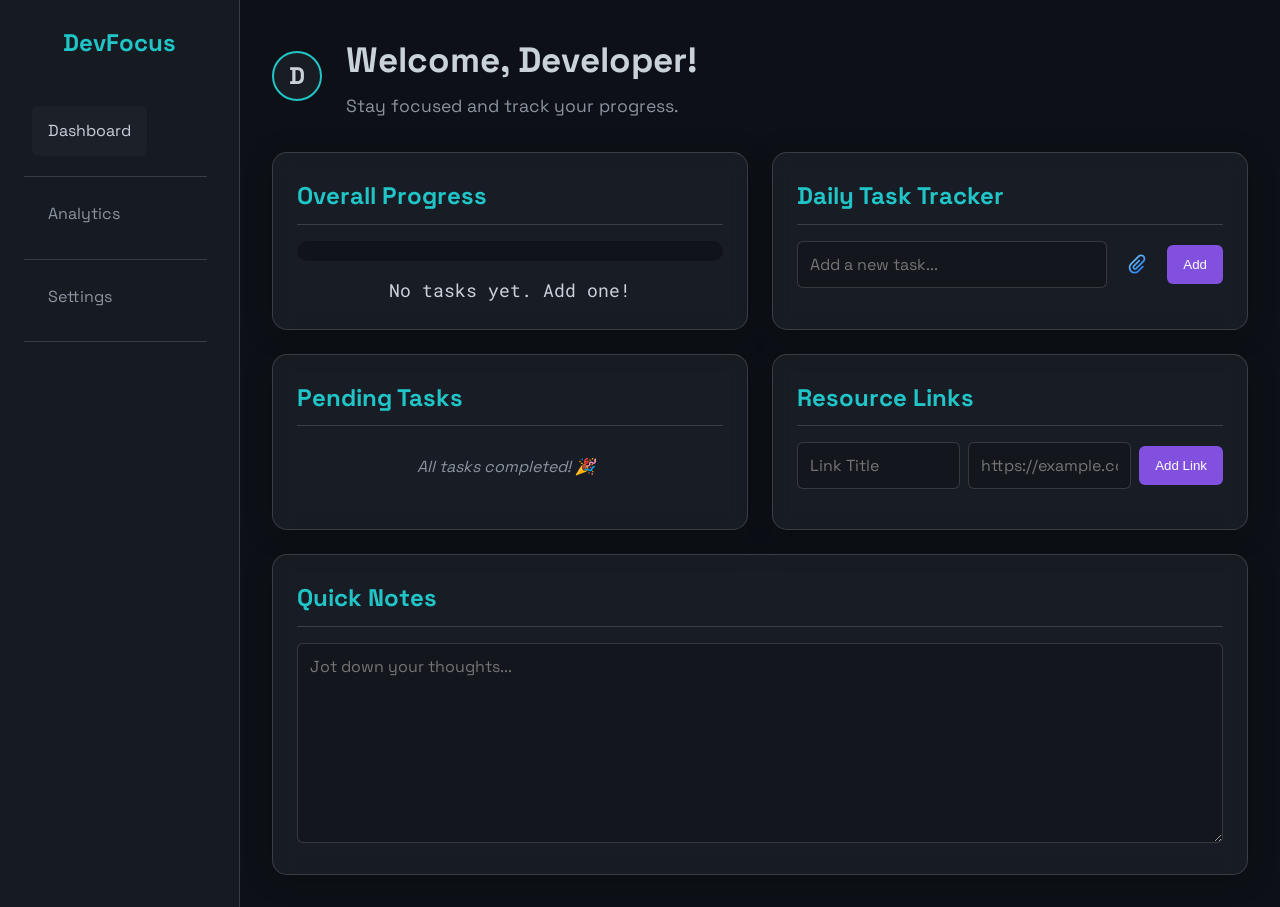
==== index.html @ 3d06d61e "Add files via upload" ====
<!DOCTYPE html>
<html lang="en">
<head>
    <meta charset="UTF-8">
    <meta name="viewport" content="width=device-width, initial-scale=1.0">
    <title>Developer Work-Flow</title>
    <link rel="stylesheet" href="style.css">
    <link rel="preconnect" href="https://fonts.googleapis.com">
    <link rel="preconnect" href="https://fonts.gstatic.com" crossorigin>
    <link href="https://fonts.googleapis.com/css2?family=Roboto+Mono:wght@300;400;500&family=Space+Grotesk:wght@400;500;700&display=swap" rel="stylesheet">
</head>
<body>

    <script>
        // Apply theme immediately
        const globalSettings = JSON.parse(localStorage.getItem('devfocus-settings')) || {};
        if (globalSettings.theme) {
            document.documentElement.setAttribute('data-theme', globalSettings.theme);
        }
    </script>
    <div class="dashboard-container">
        <!-- Sidebar Navigation -->
        <aside class="sidebar">
            <div class="sidebar-header">
                <h3>DevFocus</h3>
            </div>
            <nav class="sidebar-nav">
                <ul>
                    <li class="active"><a href="index.html">Dashboard</a></li>
                    <li><a href="analytics.html">Analytics</a></li>
                    <li><a href="settings.html">Settings</a></li>
                    <li><a href="profile.html">Profile</a></li>
                </ul>
            </nav>
        </aside>

        <!-- Main Dashboard Content -->
        <main class="main-content">
            <header class="main-header">
                <div id="headerProfilePic" class="header-profile-pic">
                    <!-- Populated by JS -->
                </div>
                <div class="main-header-text">
                    <h1 id="welcomeHeader">Welcome, Developer!</h1>
                    <p>Stay focused and track your progress.</p>
                </div>
            </header>

            <div class="widgets-grid">
                <!-- Progress Visualization -->
                <section class="widget-card card-progress">
                    <h2>Overall Progress</h2>
                    <div class="progress-bar-container">
                        <div id="progressBar" class="progress-bar-fill"></div>
                    </div>
                    <p id="progressText">0% Complete</p>
                </section>

                <!-- Daily Task Tracker -->
                <section class="widget-card card-tasks">
                    <h2>Daily Task Tracker</h2>
                    <form id="taskForm">
                        <input type="text" id="taskInput" placeholder="Add a new task..." required>
                        <input type="file" id="fileInput" style="display: none;">
                        <label for="fileInput" class="file-label" title="Attach a file"><img src="attach-file.png" alt="Attach File"></label>
                        <button type="submit">Add</button>
                    </form>
                    <p id="fileNameDisplay"></p>
                    <ul id="taskList">
                        <!-- Tasks will be dynamically inserted here -->
                    </ul>
                </section>

                <!-- Pending Tasks -->
                <section class="widget-card card-pending">
                    <h2>Pending Tasks</h2>
                    <ul id="pendingTaskList">
                        <!-- Pending tasks will be dynamically inserted here -->
                    </ul>
                </section>

                <!-- Resource Section -->
                <section class="widget-card card-resources">
                    <h2>Resource Links</h2>
                    <form id="resourceForm">
                        <input type="text" id="resourceTitleInput" placeholder="Link Title" required>
                        <input type="url" id="resourceUrlInput" placeholder="https://example.com" required>
                        <button type="submit">Add Link</button>
                    </form>
                    <ul id="resourceList">
                        <!-- Resources will be dynamically inserted here -->
                    </ul>
                </section>

                <!-- Note-taking Area -->
                <section class="widget-card card-notes">
                    <h2>Quick Notes</h2>
                    <textarea id="notesArea" placeholder="Jot down your thoughts..."></textarea>
                </section>
            </div>
        </main>
    </div>

    <script src="script.js"></script>
</body>
</html>
---- style.css ----
/* --- CSS Variables for Theming --- */
/* Default Theme: Midnight */
:root, [data-theme="midnight"] {
    --bg-color: #0d1117; /* Deep Charcoal */
    --sidebar-color: #161b22; /* Midnight Blue */
    --card-bg-color: rgba(33, 38, 45, 0.6);
    --border-color: rgba(255, 255, 255, 0.15);
    --text-color: #c9d1d9;
    --text-secondary-color: #8b949e;
    --accent-color: #21c5c7;
    --accent-violet: #8250df;
    --toggle-bg-off: rgba(255, 255, 255, 0.2);
    --font-primary: 'Space Grotesk', sans-serif;
    --font-secondary: 'Roboto Mono', monospace;
}

[data-theme="light"] {
    --bg-color: #f6f8fa;
    --sidebar-color: #ffffff;
    --card-bg-color: rgba(255, 255, 255, 0.7);
    --border-color: rgba(0, 0, 0, 0.1);
    --text-color: #24292f;
    --text-secondary-color: #57606a;
    --accent-color: #0969da;
    --accent-violet: #8250df;
    --toggle-bg-off: rgba(0, 0, 0, 0.1);
    --font-primary: 'Space Grotesk', sans-serif;
    --font-secondary: 'Roboto Mono', monospace;
}

/* --- General & Reset --- */
* {
    margin: 0;
    padding: 0;
    box-sizing: border-box;
}

body {
    font-family: var(--font-primary);
    background-color: var(--bg-color);
    color: var(--text-color);
    line-height: 1.6;
}

/* --- Main Layout --- */
.dashboard-container {
    display: grid;
    grid-template-columns: 240px 1fr;
    min-height: 100vh;
}

/* --- Sidebar --- */
.sidebar {
    background-color: var(--sidebar-color);
    border-right: 1px solid var(--border-color);
    padding: 1.5rem;
}

.sidebar-header h3 {
    font-size: 1.5rem;
    color: var(--accent-color);
    text-align: center;
    margin-bottom: 2rem;
}

.sidebar-nav ul {
    list-style: none;
}

.sidebar-nav li a {
    display: block;
    color: var(--text-secondary-color);
    text-decoration: none;
    padding: 0.75rem 1rem;
    border-radius: 6px;
    margin-bottom: 0.5rem;
    transition: background-color 0.3s, color 0.3s;
}

.sidebar-nav li a:hover, .sidebar-nav li.active a {
    background-color: var(--card-bg-color);
    color: var(--text-color);
}

/* --- Main Content --- */
.main-content {
    padding: 2rem;
    overflow-y: auto;
}

.main-header {
    display: flex;
    align-items: center;
    gap: 1.5rem;
}

.main-header h1 {
    font-size: 2.2rem;
    margin-bottom: 0.25rem;
}

.main-header-text p {
    color: var(--text-secondary-color);
    font-size: 1.1rem;
}

.header-profile-pic {
    width: 50px;
    height: 50px;
    border-radius: 50%;
    background-color: var(--card-bg-color);
    border: 2px solid var(--accent-color);
    display: flex;
    align-items: center;
    justify-content: center;
    font-size: 1.5rem;
    font-weight: 700;
    color: var(--text-color);
    overflow: hidden;
}

.header-profile-pic img {
    width: 100%;
    height: 100%;
    object-fit: cover;
}

/* --- Widgets Grid --- */
.widgets-grid {
    display: grid;
    grid-template-columns: repeat(auto-fit, minmax(350px, 1fr));
    gap: 1.5rem;
    margin-top: 2rem;
}

/* --- Glassmorphism Card Style --- */
.widget-card {
    background: var(--card-bg-color);
    border: 1px solid var(--border-color);
    border-radius: 15px;
    padding: 1.5rem;
    backdrop-filter: blur(10px);
    -webkit-backdrop-filter: blur(10px);
    box-shadow: 0 4px 30px rgba(0, 0, 0, 0.2);
}

.widget-card h2 {
    margin-bottom: 1rem;
    color: var(--accent-color);
    border-bottom: 1px solid var(--border-color);
    padding-bottom: 0.5rem;
}

/* --- Stat Card Specifics --- */
.stat-card {
    text-align: center;
}

.stat-number {
    font-size: 2.5rem;
    font-weight: 700;
    color: var(--accent-color);
    font-family: var(--font-secondary);
    margin-top: 0.5rem;
}

/* --- Specific Widget Styles --- */
.card-progress p {
    text-align: center;
    margin-top: 1rem;
    font-family: var(--font-secondary);
    font-size: 1.1rem;
}

.progress-bar-container {
    width: 100%;
    height: 20px;
    background-color: rgba(0, 0, 0, 0.3);
    border-radius: 10px;
    overflow: hidden;
}

.progress-bar-fill {
    height: 100%;
    width: 0%;
    background: linear-gradient(90deg, var(--accent-color), var(--accent-violet));
    border-radius: 10px;
    transition: width 0.5s ease-in-out;
}

/* --- Forms and Inputs --- */
form {
    display: grid;
    gap: 0.5rem;
    margin-bottom: 1rem;
    align-items: center;
}

#taskForm { 
    grid-template-columns: 1fr auto auto; 
    margin-bottom: 0.25rem;
}
#resourceForm { grid-template-columns: 1fr 1fr auto; }

input[type="text"], input[type="url"], textarea {
    width: 100%;
    background-color: rgba(0, 0, 0, 0.2);
    border: 1px solid var(--border-color);
    color: var(--text-color);
    padding: 0.75rem;
    border-radius: 6px;
    font-family: var(--font-primary);
    font-size: 1rem;
}

input:focus, textarea:focus {
    outline: none;
    border-color: var(--accent-color);
}

button {
    padding: 0.75rem 1rem;
    background-color: var(--accent-violet);
    color: white;
    border: none;
    border-radius: 6px;
    cursor: pointer;
    font-weight: 500;
    transition: background-color 0.3s;
}

button:hover {
    background-color: #6a3ab2;
}

.file-label {
    color: var(--text-secondary-color);
    padding: 0.75rem;
    cursor: pointer;
    font-size: 1.2rem;
    border-radius: 6px;
    transition: color 0.3s, background-color 0.3s;
}
.file-label:hover {
    color: var(--accent-color);
    background-color: rgba(255, 255, 255, 0.05);
}

.file-label img {
    width: 20px;
    height: 20px;
    display: block; /* Prevents extra space below the image */
}

#fileNameDisplay {
    font-size: 0.85rem;
    color: var(--text-secondary-color);
    margin-bottom: 1rem;
    display: none; /* Hidden by default */
}

/* --- Task & Resource Lists --- */
ul {
    list-style: none;
    max-height: 250px;
    overflow-y: auto;
    padding-right: 0.5rem; /* for scrollbar */
}

li {
    display: flex;
    align-items: center;
    justify-content: space-between;
    padding: 0.75rem 0.5rem;
    border-bottom: 1px solid var(--border-color);
    transition: background-color 0.2s;
}

li:hover {
    background-color: rgba(255, 255, 255, 0.05);
}

li.completed span {
    color: var(--text-secondary-color);
}

li .task-content {
    display: flex;
    align-items: center;
    gap: 0.75rem;
}

li input[type="checkbox"] {
    width: 18px;
    height: 18px;
    accent-color: var(--accent-color);
}

li .delete-btn {
    background: none;
    border: none;
    color: var(--text-secondary-color);
    cursor: pointer;
    font-size: 1.2rem;
    padding: 0.25rem;
}

.file-attachment-link {
    color: var(--text-secondary-color);
    text-decoration: none;
    font-size: 1.1rem;
    margin-left: 0.75rem;
}
.file-attachment-link:hover {
    color: var(--accent-color);
}

li .delete-btn:hover {
    color: #ff6b6b;
}

/* --- Recent Tasks List --- */
.card-recent-tasks li {
    justify-content: space-between;
}

.completion-date {
    font-size: 0.85rem;
    color: var(--text-secondary-color);
    font-family: var(--font-secondary);
}

/* --- Analytics Attachments --- */
.file-link {
    color: var(--accent-color);
    text-decoration: none;
}
.file-link:hover {
    text-decoration: underline;
}
.file-task-context {
    font-size: 0.85rem;
    color: var(--text-secondary-color);
    font-style: italic;
    margin-left: 0.5rem;
    font-family: var(--font-secondary);
}

/* --- Date Picker Card --- */
.card-date-picker {
}

.date-selector-container {
    display: flex;
    align-items: center;
    gap: 1rem;
    margin-bottom: 1.5rem;
    flex-wrap: wrap;
}

.date-selector-container label {
    font-size: 1.1rem;
    color: var(--text-secondary-color);
}

input[type="date"] {
    background-color: rgba(0, 0, 0, 0.2);
    border: 1px solid var(--border-color);
    color: var(--text-color);
    padding: 0.5rem;
    border-radius: 6px;
    font-family: var(--font-secondary);
}

input[type="date"]::-webkit-calendar-picker-indicator {
    filter: invert(0.8);
    cursor: pointer;
}

/* --- Placeholder for empty lists --- */
.placeholder-message {
    justify-content: center;
    color: var(--text-secondary-color);
    font-style: italic;
    border-bottom: none !important;
}

.placeholder-message:hover {
    background-color: transparent !important;
}

.list-header {
    border-bottom: 1px solid var(--accent-color) !important;
    margin-bottom: 0.5rem;
    padding-bottom: 0.75rem;
    color: var(--text-color);
    font-size: 1.1rem;
    justify-content: center;
}
.list-header:hover {
    background-color: transparent !important;
}

.sub-header {
    font-size: 1rem;
    color: var(--text-secondary-color);
    margin-top: 1.5rem;
    padding-bottom: 0.5rem;
    border-bottom: 1px solid var(--border-color);
    margin-bottom: 0.5rem;
}

/* --- Footer --- */
.main-footer {
    display: grid;
    grid-template-columns: repeat(auto-fit, minmax(350px, 1fr));
    gap: 1.5rem;
    margin-top: 2rem;
}
/* --- Notes Area --- */
.card-notes {
    grid-column: span 2; /* Make notes wider */
}

#notesArea {
    width: 100%;
    height: 200px;
    resize: vertical;
}

/* --- Responsive Design --- */
@media (max-width: 1200px) {
    .card-notes {
        grid-column: span 1;
    }
}

@media (max-width: 768px) {
    .dashboard-container {
        grid-template-columns: 1fr;
    }
    .sidebar {
        display: none; /* Or could be toggled with a hamburger menu */
    }
    .main-content {
        padding: 1rem;
    }
    .main-header h1 {
        font-size: 1.8rem;
    }
    .widgets-grid {
        grid-template-columns: 1fr;
    }
}
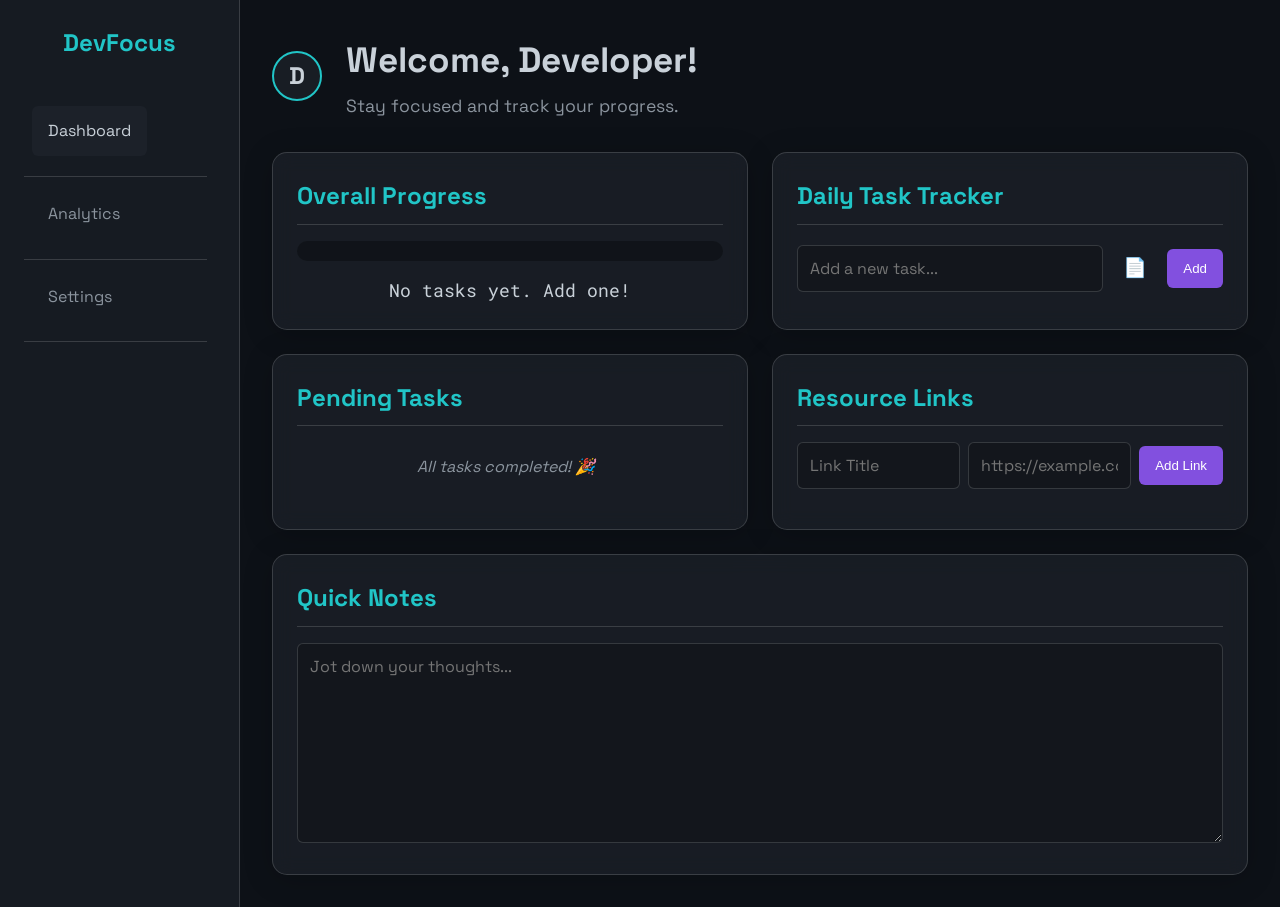
==== commit 1c082764: "Update index.html" ====
--- a/index.html
+++ b/index.html
@@ -3,7 +3,13 @@
 <head>
     <meta charset="UTF-8">
     <meta name="viewport" content="width=device-width, initial-scale=1.0">
-    <title>Developer Work-Flow</title>
+    <title>Developer Workflow</title>
+
+    <meta property="og:title" content="Developer Workflow Dashboard">
+    <meta property="og:description" content="A personal productivity suite for developers to track tasks and stats.">
+    <meta property="og:url" content="https://developer-workflow.onrender.com">
+    <meta property="og:image" content="https://raw.githubusercontent.com/Lohar109/Developer-Workflow/main/screenshot.png">
+
     <link rel="stylesheet" href="style.css">
     <link rel="preconnect" href="https://fonts.googleapis.com">
     <link rel="preconnect" href="https://fonts.gstatic.com" crossorigin>
@@ -19,7 +25,6 @@
         }
     </script>
     <div class="dashboard-container">
-        <!-- Sidebar Navigation -->
         <aside class="sidebar">
             <div class="sidebar-header">
                 <h3>DevFocus</h3>
@@ -34,12 +39,10 @@
             </nav>
         </aside>
 
-        <!-- Main Dashboard Content -->
         <main class="main-content">
             <header class="main-header">
                 <div id="headerProfilePic" class="header-profile-pic">
-                    <!-- Populated by JS -->
-                </div>
+                    </div>
                 <div class="main-header-text">
                     <h1 id="welcomeHeader">Welcome, Developer!</h1>
                     <p>Stay focused and track your progress.</p>
@@ -47,7 +50,6 @@
             </header>
 
             <div class="widgets-grid">
-                <!-- Progress Visualization -->
                 <section class="widget-card card-progress">
                     <h2>Overall Progress</h2>
                     <div class="progress-bar-container">
@@ -56,30 +58,25 @@
                     <p id="progressText">0% Complete</p>
                 </section>
 
-                <!-- Daily Task Tracker -->
                 <section class="widget-card card-tasks">
                     <h2>Daily Task Tracker</h2>
                     <form id="taskForm">
                         <input type="text" id="taskInput" placeholder="Add a new task..." required>
                         <input type="file" id="fileInput" style="display: none;">
-                        <label for="fileInput" class="file-label" title="Attach a file"><img src="attach-file.png" alt="Attach File"></label>
+                        <label for="fileInput" class="file-label" title="Attach a file">📄</label>
                         <button type="submit">Add</button>
                     </form>
                     <p id="fileNameDisplay"></p>
                     <ul id="taskList">
-                        <!-- Tasks will be dynamically inserted here -->
-                    </ul>
+                        </ul>
                 </section>
 
-                <!-- Pending Tasks -->
                 <section class="widget-card card-pending">
                     <h2>Pending Tasks</h2>
                     <ul id="pendingTaskList">
-                        <!-- Pending tasks will be dynamically inserted here -->
-                    </ul>
+                        </ul>
                 </section>
 
-                <!-- Resource Section -->
                 <section class="widget-card card-resources">
                     <h2>Resource Links</h2>
                     <form id="resourceForm">
@@ -88,11 +85,9 @@
                         <button type="submit">Add Link</button>
                     </form>
                     <ul id="resourceList">
-                        <!-- Resources will be dynamically inserted here -->
-                    </ul>
+                        </ul>
                 </section>
 
-                <!-- Note-taking Area -->
                 <section class="widget-card card-notes">
                     <h2>Quick Notes</h2>
                     <textarea id="notesArea" placeholder="Jot down your thoughts..."></textarea>
